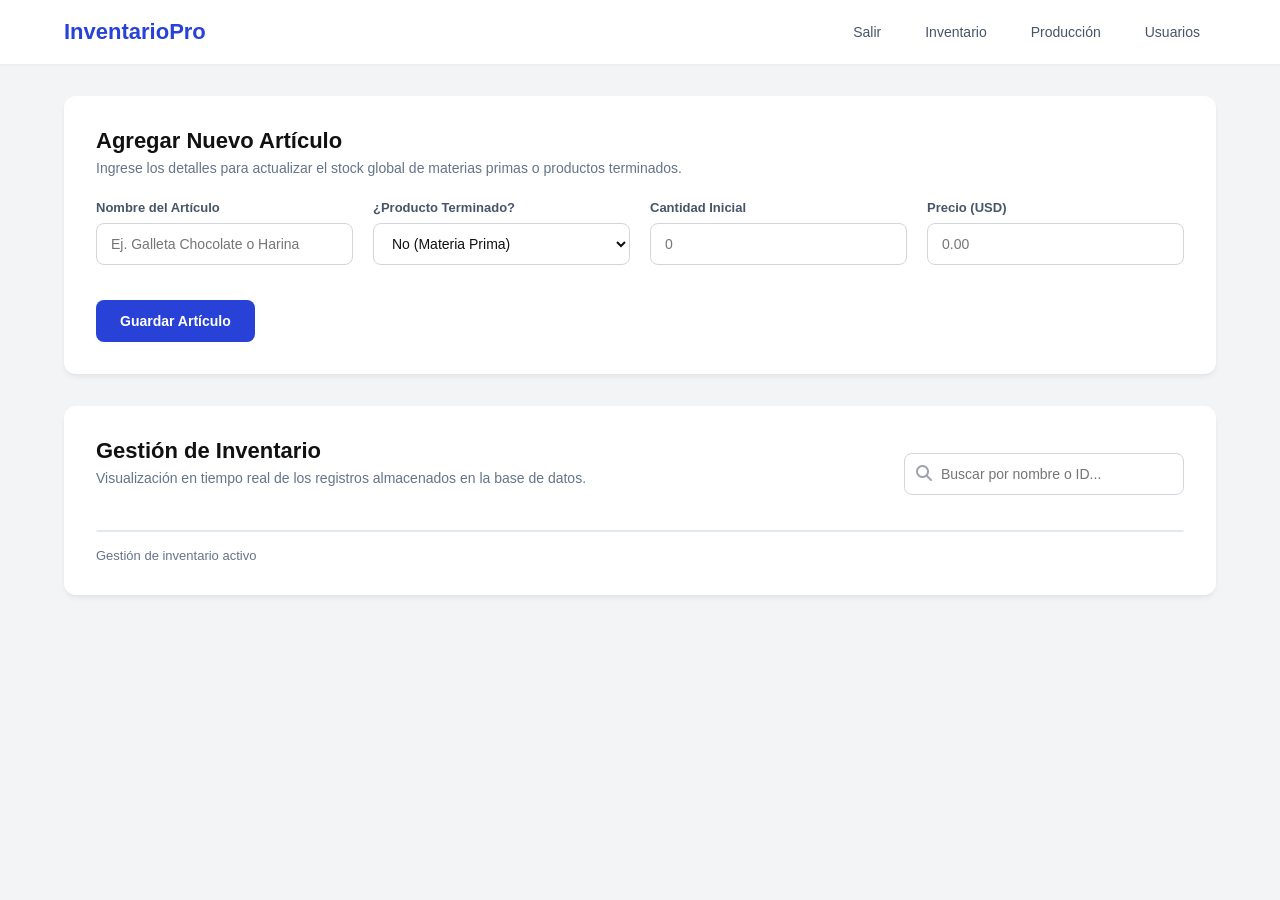
==== inventario.html @ 7a107a4c "carpeta" ====
<!DOCTYPE html>
<html lang="es">

<head>
    <meta charset="UTF-8">
    <meta name="viewport" content="width=device-width, initial-scale=1.0">
    <title>Inventario - Gestión</title>
    <link rel="stylesheet" href="styles.css">
    <link rel="stylesheet" href="https://cdnjs.cloudflare.com/ajax/libs/font-awesome/6.4.0/css/all.min.css">
</head>

<body>

    <nav class="navbar">
        <div class="nav-container">
            <a href="#" class="nav-logo">InventarioPro</a>
            <div class="nav-menu">
                <a href="login.html" class="nav-item">Salir</a>
                <a href="inventario.html" class="nav-item">Inventario</a>
                <a href="produccion.html" class="nav-item">Producción</a>
                <a href="usuarios.html" class="nav-item">Usuarios</a>
            </div>
        </div>
    </nav>

    <div class="container">
        <div class="card">
            <h2>Agregar Nuevo Artículo</h2>
            <p>Ingrese los detalles para actualizar el stock global de materias primas o productos terminados.</p>

            <form id="producto-form" class="producto-form">
                <div class="grupo">
                    <label for="nombre">Nombre del Artículo</label>
                    <input type="text" id="nombre" placeholder="Ej. Galleta Chocolate o Harina" required>
                </div>

                <div class="grupo">
                    <label for="tipo-producto">¿Producto Terminado?</label>
                    <select id="tipo-producto" required>
                        <option value="no">No (Materia Prima)</option>
                        <option value="si">Sí (Producto Terminado)</option>
                    </select>
                </div>

                <div class="grupo">
                    <label for="cantidad">Cantidad Inicial</label>
                    <input type="number" id="cantidad" placeholder="0" required>
                </div>

                <div class="grupo">
                    <label for="precio">Precio (USD)</label>
                    <input type="number" step="0.01" id="precio" placeholder="0.00" required>
                </div>

                <div id="seccion-receta" style="display: none; grid-column: 1 / -1; background: #f8fafc; padding: 20px; border-radius: 8px; border-left: 4px solid #2842d8; margin-top: 10px;">
                    <strong style="display: block; margin-bottom: 5px; color: #1e293b;">Definir Receta / Ingredientes</strong>
                    <p style="font-size: 13px; color: #64748b; margin-bottom: 10px;">Indique qué materias primas se consumen para fabricar una unidad.</p>
                    
                    <div id="contenedor-insumos"></div>
                </div>

                <button type="submit" class="btn-agregar" id="btnGuardar" style="grid-column: 1 / -1; margin-top: 15px;">
                    Guardar Artículo
                </button>
            </form>
        </div>

        <div class="card">
            <div class="encabezado-tabla" style="display: flex; justify-content: space-between; align-items: center; flex-wrap: wrap; gap: 16px; margin-bottom: 20px;">
                <div>
                    <h2>Gestión de Inventario</h2>
                    <p>Visualización en tiempo real de los registros almacenados en la base de datos.</p>
                </div>
                
                <div class="grupo-busqueda" style="position: relative;">
                    <span style="position: absolute; left: 12px; top: 50%; transform: translateY(-50%); color: #9ca3af;">
                        <i class="fa-solid fa-magnifying-glass"></i>
                    </span>
                    <input type="text" id="input-buscar" placeholder="Buscar por nombre o ID...">
                </div>
            </div>

            <div id="contenedor-tabla-componente"></div>

            <div class="footer-tabla">
                <span>Gestión de inventario activo</span>
            </div>
        </div>
    </div>

    <script src="inventario.js"></script>
</body>

</html>
---- styles.css ----
:root {
    --primary: #2842d8;
    --primary-hover: #1e33ab;
    --success: #10b981;
    --success-hover: #059669;
    --danger: #b91c1c;
    --danger-bg: #fee2e2;
    --danger-hover: #fecaca;
    --edit: #4338ca;
    --edit-bg: #e0e7ff;
    --edit-hover: #c7d2fe;
    --text-main: #111111;
    --text-muted: #64748b;
    --bg-main: #f3f4f6;
    --bg-card: #ffffff;
    --border: #d1d5db;
    --radius: 8px;
    --shadow: 0 4px 6px -1px rgba(0, 0, 0, 0.05), 0 2px 4px -1px rgba(0, 0, 0, 0.03);
}

* {
    margin: 0;
    padding: 0;
    box-sizing: border-box;
    font-family: 'Segoe UI', -apple-system, BlinkMacSystemFont, Arial, sans-serif;
}

body {
    background-color: var(--bg-main);
    color: var(--text-main);
    min-height: 100vh;
    display: flex;
    flex-direction: column;
    align-items: center;
    justify-content: flex-start;
    padding-bottom: 40px;
}

body.body-login {
    justify-content: center;
    padding: 20px;
}

.logo {
    text-align: center;
    margin-bottom: 24px;
}

.logo h1 {
    color: var(--primary);
    font-size: 32px;
    font-weight: 700;
    display: flex;
    justify-content: center;
    align-items: center;
    gap: 12px;
}

.logo p {
    color: var(--text-muted);
    font-size: 14px;
    margin-top: 6px;
}

.login-container {
    background: var(--bg-card);
    width: 100%;
    max-width: 420px;
    padding: 32px;
    border-radius: 12px;
    box-shadow: 0 10px 25px -5px rgba(0, 0, 0, 0.05);
}

.login-container h2 {
    font-size: 24px;
    font-weight: 600;
    margin-bottom: 6px;
}

.login-container .descripcion {
    color: var(--text-muted);
    font-size: 14px;
    margin-bottom: 24px;
}

.login-container form {
    display: flex;
    flex-direction: column;
    gap: 16px;
}

.login-container label {
    font-size: 13px;
    font-weight: 600;
    color: #475569;
    display: flex;
    align-items: center;
    gap: 6px;
    margin-bottom: -8px;
}

.login-container button[type="submit"] {
    background-color: var(--primary);
    color: white;
    border: none;
    padding: 12px;
    font-size: 15px;
    font-weight: 600;
    border-radius: var(--radius);
    cursor: pointer;
    transition: background-color 0.2s;
    margin-top: 8px;
}

.login-container button[type="submit"]:hover {
    background-color: var(--primary-hover);
}

.navbar {
    width: 100%;
    background-color: var(--bg-card);
    box-shadow: 0 1px 3px rgba(0,0,0,0.05);
    padding: 16px 0;
    margin-bottom: 32px;
}

.nav-container {
    width: 100%;
    max-width: 1200px;
    margin: 0 auto;
    padding: 0 24px;
    display: flex;
    justify-content: space-between;
    align-items: center;
}

.nav-logo {
    font-size: 22px;
    font-weight: 700;
    color: var(--primary);
    text-decoration: none;
}

.nav-menu {
    display: flex;
    gap: 12px;
}

.nav-item {
    text-decoration: none;
    color: #475569;
    font-size: 14px;
    font-weight: 500;
    padding: 8px 16px;
    border-radius: 6px;
    transition: all 0.2s;
}

.nav-item:hover {
    background-color: var(--bg-main);
    color: var(--primary);
}

.nav-item.active {
    background-color: var(--primary);
    color: white;
}

.container {
    width: 100%;
    max-width: 1200px;
    padding: 0 24px;
    display: flex;
    flex-direction: column;
    gap: 32px;
}

.card {
    background-color: var(--bg-card);
    border-radius: 12px;
    padding: 32px;
    box-shadow: var(--shadow);
    width: 100%;
}

.card h2 {
    font-size: 22px;
    font-weight: 600;
    color: var(--text-main);
    margin-bottom: 6px;
}

.card p {
    color: var(--text-muted);
    font-size: 14px;
    margin-bottom: 24px;
}

.producto-form,
.producto-form-produccion,
.usuario-form {
    display: grid;
    grid-template-columns: repeat(auto-fit, minmax(240px, 1fr));
    gap: 20px;
    align-items: flex-end;
}

.grupo,
.grupo-produccion {
    display: flex;
    flex-direction: column;
    gap: 8px;
    width: 100%;
}

.grupo label,
.grupo-produccion label {
    font-size: 13px;
    font-weight: 600;
    color: #475569;
}

.producto-form input,
.producto-form select,
.producto-form-produccion input,
.producto-form-produccion select,
.usuario-form input,
.usuario-form select {
    width: 100%;
    height: 42px;
    padding: 10px 14px;
    border: 1px solid var(--border);
    border-radius: var(--radius);
    font-size: 14px;
    background-color: #ffffff;
    color: var(--text-main);
    outline: none;
    transition: border-color 0.2s, box-shadow 0.2s;
}

.producto-form input:focus,
.producto-form select:focus,
.producto-form-produccion input:focus,
.producto-form-produccion select:focus,
.usuario-form input:focus,
.usuario-form select:focus {
    border-color: var(--primary);
    box-shadow: 0 0 0 3px rgba(40, 66, 216, 0.15);
}

input:disabled, select:disabled {
    background-color: #f1f5f9 !important;
    color: #94a3b8 !important;
    cursor: not-allowed;
}

.btn-agregar,
.btn-producir {
    background-color: var(--primary);
    color: white;
    border: none;
    height: 42px;
    padding: 0 24px;
    font-size: 14px;
    font-weight: 600;
    border-radius: var(--radius);
    cursor: pointer;
    display: flex;
    align-items: center;
    justify-content: center;
    transition: background-color 0.2s;
    grid-column: 1 / -1; 
    margin-top: 8px;
    width: max-content;
}

.btn-agregar:hover {
    background-color: var(--primary-hover);
}

.btn-producir {
    background-color: var(--success);
    width: 100%;
}

.btn-producir:hover {
    background-color: var(--success-hover);
}

.usuario-form .btn-agregar {
    grid-column: 1 / -1;
    width: 100%;
    margin-top: 12px;
}

#contenedor-tabla-componente, 
#contenedor-tabla {
    width: 100%;
    overflow-x: auto;
    border: 1px solid #e2e8f0;
    border-radius: var(--radius);
    margin-top: 16px;
}

table {
    width: 100%;
    border-collapse: collapse;
    font-size: 14px;
    text-align: left;
    background-color: #ffffff;
}

th {
    background-color: #f8fafc;
    color: #475569;
    font-weight: 600;
    padding: 14px 16px;
    border-bottom: 2px solid #e2e8f0;
    white-space: nowrap;
}

td {
    padding: 14px 16px;
    border-bottom: 1px solid #e2e8f0;
    color: #334155;
}

tr:hover {
    background-color: #f8fafc;
}

.btn-editar {
    background-color: var(--edit-bg);
    color: var(--edit);
    border: none;
    padding: 6px 14px;
    border-radius: 6px;
    font-size: 13px;
    font-weight: 500;
    cursor: pointer;
    margin-right: 6px;
    transition: background-color 0.2s;
}

.btn-editar:hover {
    background-color: var(--edit-hover);
}

.btn-eliminar {
    background-color: var(--danger-bg);
    color: var(--danger);
    border: none;
    padding: 6px 14px;
    border-radius: 6px;
    font-size: 13px;
    font-weight: 500;
    cursor: pointer;
    transition: background-color 0.2s;
}

.btn-eliminar:hover {
    background-color: var(--danger-hover);
}

.footer-tabla {
    margin-top: 16px;
    font-size: 13px;
    color: var(--text-muted);
    display: flex;
    justify-content: space-between;
}

#seccion-receta,
.receta-box {
    grid-column: 1 / -1;
    background-color: #f8fafc;
    padding: 20px;
    border-radius: var(--radius);
    border-left: 4px solid var(--primary);
    margin-top: 12px;
}

.receta-box {
    border-left-color: var(--success);
}

#seccion-receta strong,
.receta-box strong {
    color: #1e293b;
    display: block;
    margin-bottom: 6px;
    font-size: 15px;
    font-weight: 600;
}

#seccion-receta p {
    font-size: 13px;
    color: var(--text-muted);
    margin-bottom: 0px;
}

.receta-lista {
    padding-left: 20px;
    font-size: 14px;
    color: #334155;
    display: flex;
    flex-direction: column;
    gap: 8px;
    margin-top: 12px;
}

#contenedor-insumos {
    display: flex;
    flex-direction: column;
    gap: 12px;
    max-height: 220px; 
    overflow-y: auto;  
    padding-right: 8px;
    margin-top: 16px;
}

#contenedor-insumos::-webkit-scrollbar {
    width: 6px;
}
#contenedor-insumos::-webkit-scrollbar-track {
    background: #f1f5f9;
    border-radius: 4px;
}
#contenedor-insumos::-webkit-scrollbar-thumb {
    background: #cbd5e1;
    border-radius: 4px;
}
#contenedor-insumos::-webkit-scrollbar-thumb:hover {
    background: #94a3b8;
}

.grupo-busqueda input {
    background-color: #ffffff;
    color: var(--text-main);
    border: 1px solid var(--border);
    border-radius: var(--radius);
    padding: 10px 14px 10px 36px;
    font-size: 14px;
    width: 280px;
    height: 42px;
    transition: all 0.2s ease-in-out;
}

.grupo-busqueda input:focus {
    border-color: var(--primary);
    box-shadow: 0 0 0 3px rgba(40, 66, 216, 0.15);
    width: 320px; 
}
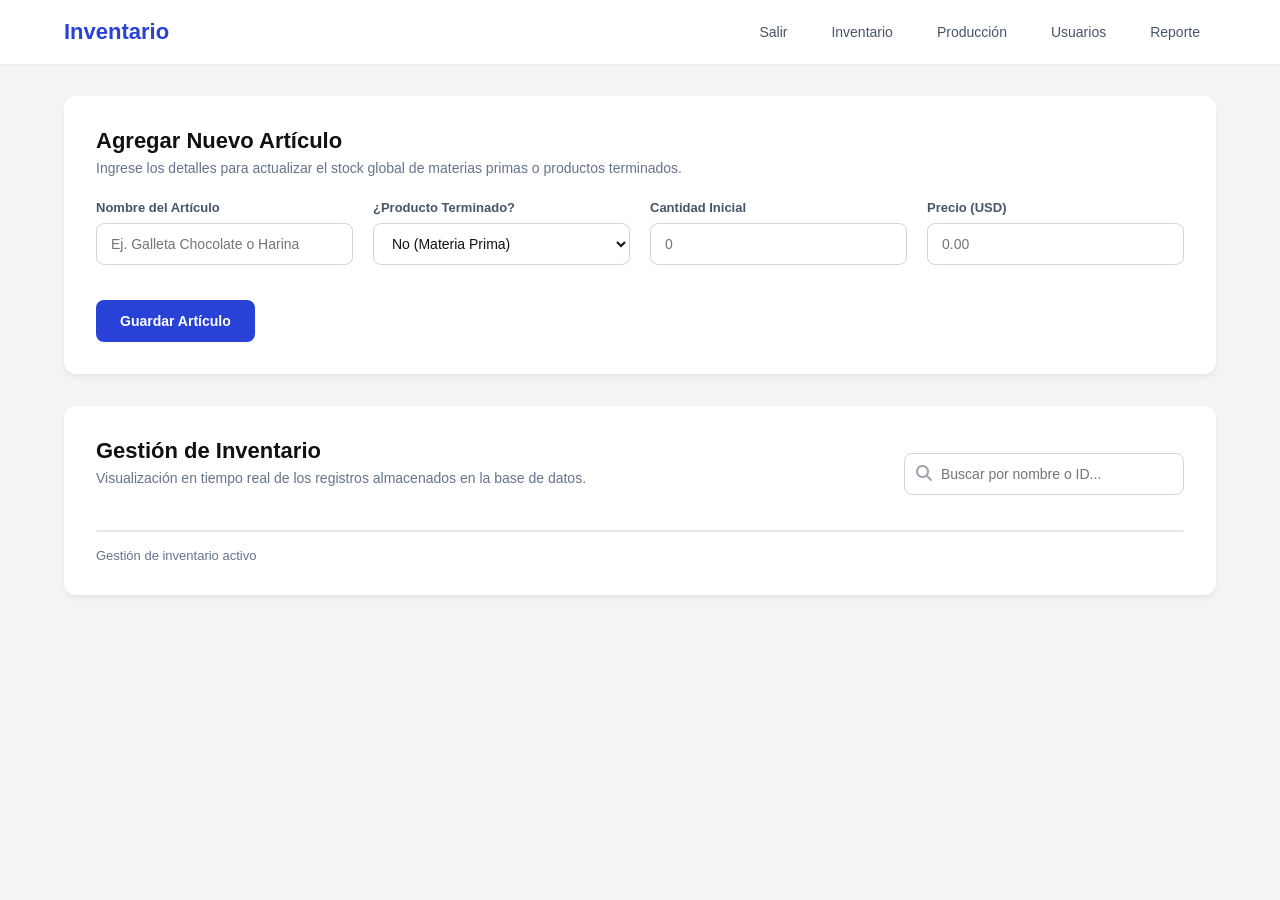
==== commit a1b5cff8: "Examen" ====
--- a/inventario.html
+++ b/inventario.html
@@ -13,12 +13,13 @@
 
     <nav class="navbar">
         <div class="nav-container">
-            <a href="#" class="nav-logo">InventarioPro</a>
+            <a href="#" class="nav-logo">Inventario</a>
             <div class="nav-menu">
-                <a href="login.html" class="nav-item">Salir</a>
+                <a href="index.html" class="nav-item">Salir</a>
                 <a href="inventario.html" class="nav-item">Inventario</a>
                 <a href="produccion.html" class="nav-item">Producción</a>
                 <a href="usuarios.html" class="nav-item">Usuarios</a>
+                <a href="reporte.html" class="nav-item">Reporte</a>
             </div>
         </div>
     </nav>
@@ -31,7 +32,7 @@
             <form id="producto-form" class="producto-form">
                 <div class="grupo">
                     <label for="nombre">Nombre del Artículo</label>
-                    <input type="text" id="nombre" placeholder="Ej. Galleta Chocolate o Harina" required>
+                    <input type="text" id="nombre" placeholder="Ej. Galleta Chocolate o Harina" require>
                 </div>
 
                 <div class="grupo">
@@ -44,12 +45,12 @@
 
                 <div class="grupo">
                     <label for="cantidad">Cantidad Inicial</label>
-                    <input type="number" id="cantidad" placeholder="0" required>
+                    <input type="number" id="cantidad" placeholder="0" required min="0">
                 </div>
 
                 <div class="grupo">
                     <label for="precio">Precio (USD)</label>
-                    <input type="number" step="0.01" id="precio" placeholder="0.00" required>
+                    <input type="number" step="0.01" id="precio" placeholder="0.00" required min="0">
                 </div>
 
                 <div id="seccion-receta" style="display: none; grid-column: 1 / -1; background: #f8fafc; padding: 20px; border-radius: 8px; border-left: 4px solid #2842d8; margin-top: 10px;">
